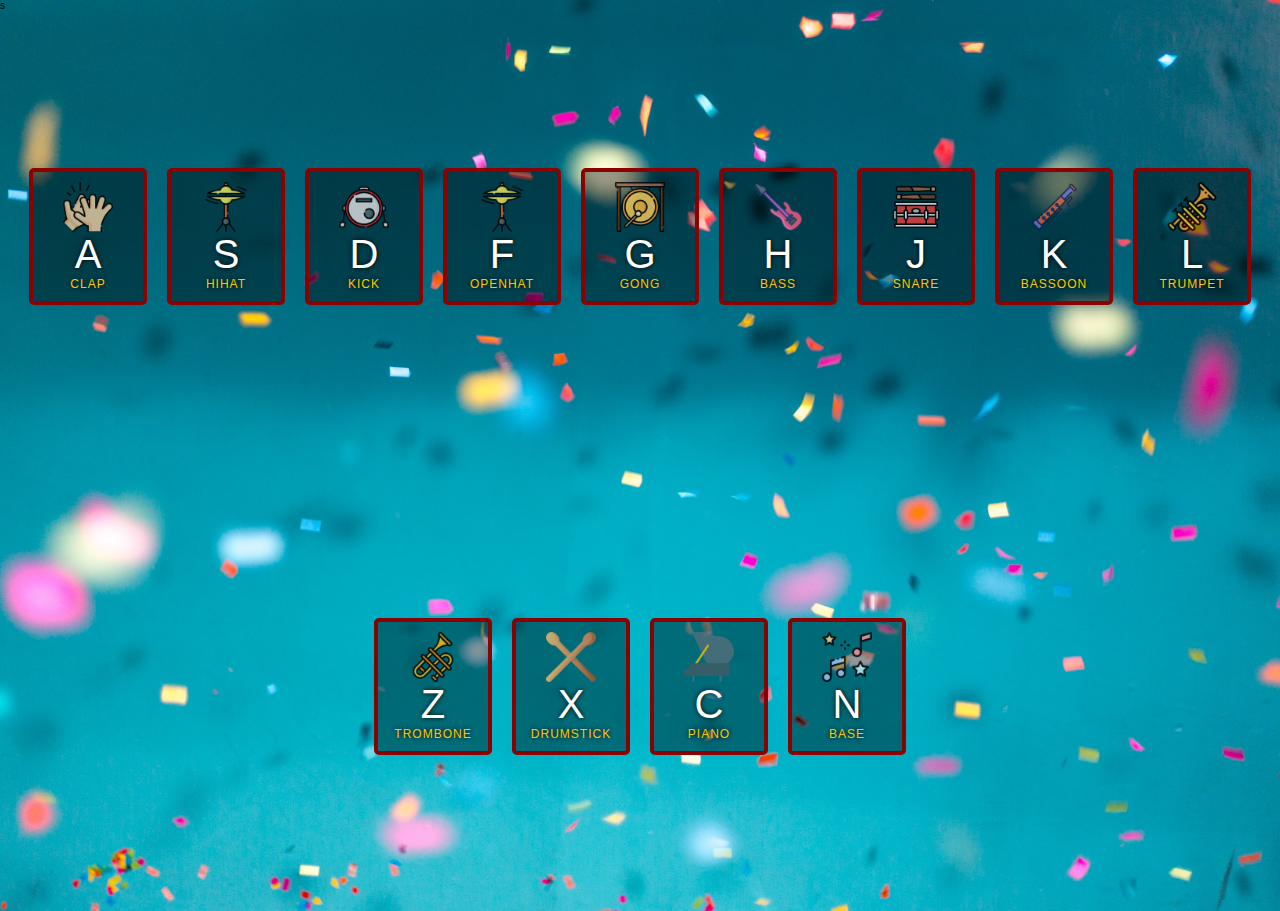
==== 01-JavaScript Drum Kit/index.html @ 529e9c82 "add playClick to css and changes to readme" ====
s<!DOCTYPE html>
<html lang="en">
  <head>
    <meta charset="UTF-8" />
    <title>JS Drum Kit</title>
    <link rel="stylesheet" href="./index.css" />
  </head>
  <body>
    <div class="keys">
      <div data-key="65" class="key" id="a">
        <img src="./images/aplaudir.png" alt="clap" />
        <kbd>A</kbd>
        <span class="sound">clap</span>
      </div>
      <div data-key="83" class="key" id="s">
        <img src="./images/hi-hat.png" alt="clap" />
        <kbd>S</kbd>
        <span class="sound">hihat</span>
      </div>
      <div data-key="68" class="key" id="d">
        <img src="./images/bass-drum.png" alt="clap" />
        <kbd>D</kbd>
        <span class="sound">kick</span>
      </div>
      <div data-key="70" class="key" id="f">
        <img src="./images/hi-hat.png" alt="clap" />
        <kbd>F</kbd>
        <span class="sound">openhat</span>
      </div>
      <div data-key="71" class="key" id="g">
        <img src="./images/gong.png" alt="clap" />
        <kbd>G</kbd>
        <span class="sound">gong</span>
      </div>
      <div data-key="72" class="key" id="h">
        <img src="./images/bass-guitar.png" alt="clap" />
        <kbd>H</kbd>
        <span class="sound">bass</span>
      </div>
      <div data-key="74" class="key" id="j">
        <img src="./images/snare-drum.png" alt="clap" />
        <kbd>J</kbd>
        <span class="sound">snare</span>
      </div>
      <div data-key="75" class="key" id="k">
        <img src="./images/bassoon.png" alt="clap" />
        <kbd>K</kbd>
        <span class="sound">bassoon</span>
      </div>
      <div data-key="76" class="key" id="l">
        <img src="./images/trumpet.png" alt="clap" />
        <kbd>L</kbd>
        <span class="sound">trumpet</span>
      </div>

      <div data-key="90" class="key" id="z">
        <img src="./images/trombone.png" alt="clap" />
        <kbd>Z</kbd>
        <span class="sound">trombone</span>
      </div>

      <div data-key="88" class="key" id="x">
        <img src="./images/drumstick.png" alt="clap" />
        <kbd>X</kbd>
        <span class="sound">drumstick</span>
      </div>

      <div data-key="67" class="key" id="c">
        <img src="./images/piano.png" alt="clap" />
        <kbd>C</kbd>
        <span class="sound">piano</span>
      </div>
      <!-- <div data-key="77" class="key" id="m">
        <img src="" alt="notes" />
        <kbd>M</kbd>
        <span class="sound">base</span>
      </div> -->
      <div data-key="78" class="key" id="n">
        <img src="./images/notas-musicales.png" alt="notes" />
        <kbd>N</kbd>
        <span class="sound">base</span>
      </div>
    </div>

    <audio data-key="65" id="a" class="audio" src="sounds/clap.mp3"></audio>
    <audio data-key="83" id="s" class="audio" src="sounds/openhat.wav"></audio>
    <audio data-key="68" id="d" class="audio" src="sounds/kick.wav"></audio>
    <audio
      data-key="70"
      id="f"
      class="audio"
      src="sounds/platillos.mp3"
    ></audio>
    <audio
      data-key="71"
      id="g"
      class="audio"
      src="sounds/gongGONGindio.mp3"
    ></audio>
    <audio data-key="72" id="h" class="audio" src="sounds/bajo2.mp3"></audio>
    <audio
      data-key="74"
      id="j"
      class="audio"
      src="sounds/tambor_22.mp3"
    ></audio>
    <audio data-key="75" id="k" class="audio" src="sounds/fagot-2-.mp3"></audio>
    <audio data-key="76" id="l" class="audio" src="sounds/trompeta.mp3"></audio>
    <audio data-key="90" id="z" class="audio" src="sounds/trombon.mp3"></audio>
    <audio data-key="88" id="x" class="audio" src="sounds/bambu_1.mp3"></audio>
    <audio data-key="67" id="c" class="audio" src="sounds/organo2.mp3"></audio>
    <!-- <audio data-key="77" id="m" class="audio" src="sounds/DNB_1.mp3"></audio> -->
    <audio
      data-key="78"
      id="n"
      class="audio"
      src="sounds/la-danza_3.mp3"
    ></audio>

    <script type="text/javascript" src="./main.js"></script>
  </body>
</html>
---- 01-JavaScript Drum Kit/index.css ----
html {
  font-size: 10px;
  background: url('./images/jason-leung-Xaanw0s0pMk-unsplash.jpg') bottom center;
  background-size: cover;
}

* {
  margin: 0;
  padding: 0;
  font-family: sans-serif;
}

.keys {
  display: flex;
  flex-wrap: wrap;
  min-height: 100vh;
  align-items: center;
  justify-content: center;
}

.key {
  border: 0.4rem solid darkred;
  border-radius: 0.5rem;
  margin: 1rem;
  font-size: 1.5rem;
  padding: 1rem 0.5rem;
  transition: all 0.07s ease;
  width: 10rem;
  text-align: center;
  color: white;
  background: rgba(0, 0, 0, 0.4);
  text-shadow: 0 0 0.5rem black;
}
.key:hover {
  background-color: rgba(255, 198, 0, 0.4);
  cursor: pointer;
}

.playing,
.playClick {
  transform: scale(1.1);
  border-color: #ffc600;
  box-shadow: 0 0 1rem #ffc600;
}

kbd {
  display: block;
  font-size: 4rem;
}

.sound {
  font-size: 1.2rem;
  text-transform: uppercase;
  letter-spacing: 0.1rem;
  color: #ffc600;
}

/* .kA {
  background-image: url('./images/aplaudir.png');
  background-size: cover;
  background-color: rgb(255, 255, 255, 0.5);
} */
img {
  opacity: 0.8;
  width: 5rem;
}
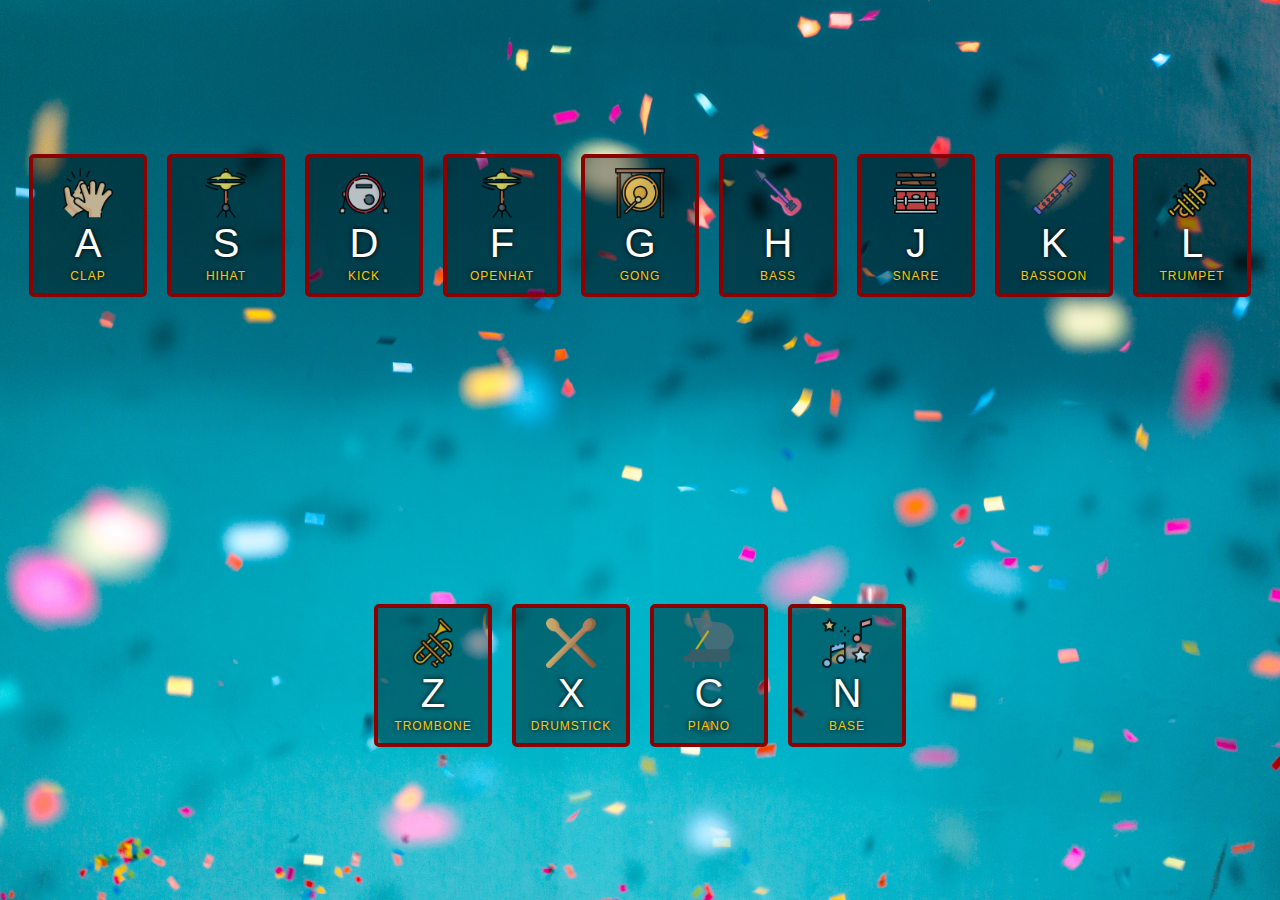
==== commit 0e4cd7e7: "add video readme" ====
--- a/01-JavaScript Drum Kit/index.html
+++ b/01-JavaScript Drum Kit/index.html
@@ -1,4 +1,4 @@
-s<!DOCTYPE html>
+<!DOCTYPE html>
 <html lang="en">
   <head>
     <meta charset="UTF-8" />
